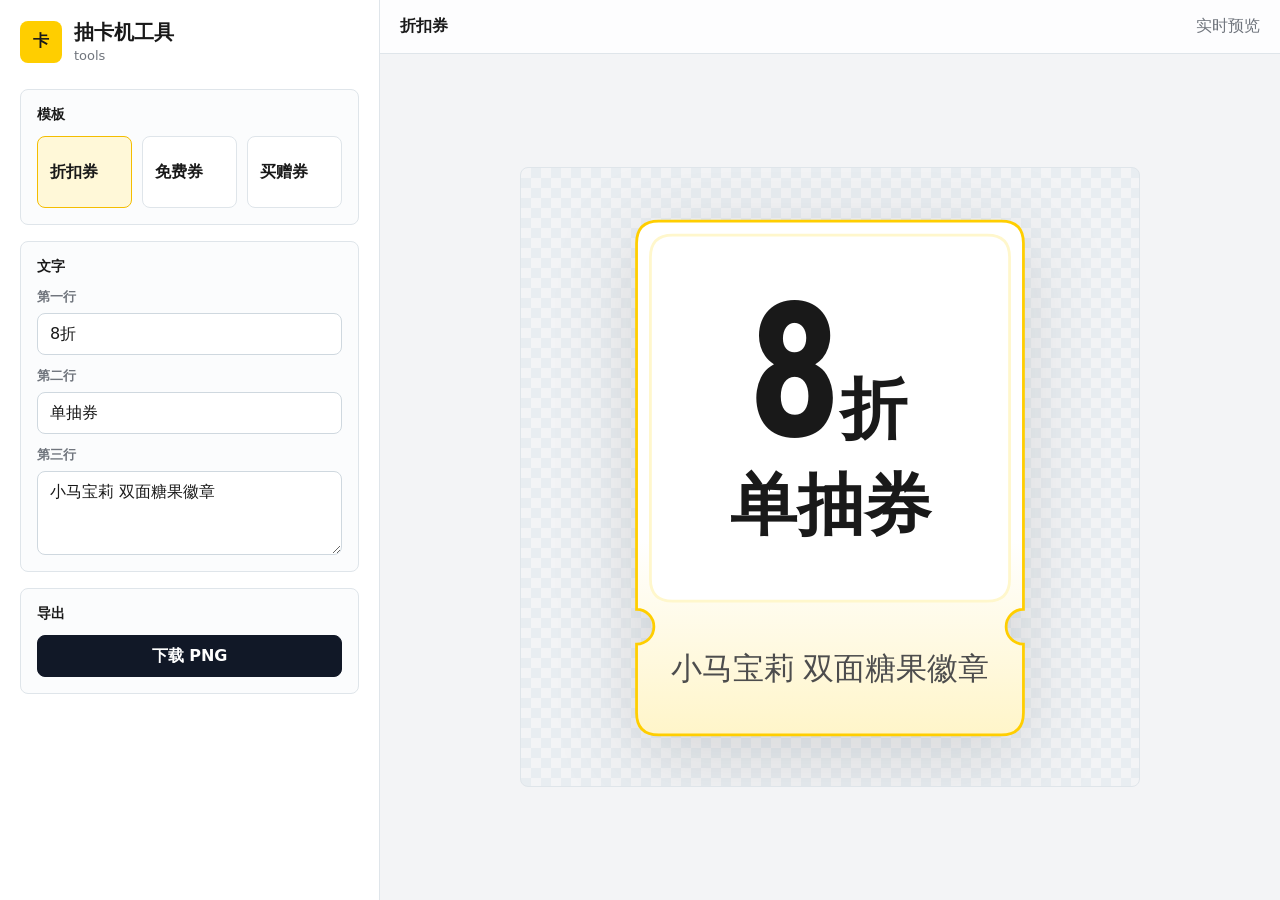
==== coupon.html @ 8bfe5648 "Add files via upload" ====
<!doctype html>
<html lang="zh-CN">
  <head>
    <meta charset="UTF-8" />
    <meta name="viewport" content="width=device-width, initial-scale=1.0" />
    <title>优惠券模板编辑器</title>
    <link rel="stylesheet" href="./coupon.css" />
  </head>
  <body>
    <main class="coupon-app">
      <aside class="coupon-sidebar">
        <div class="coupon-brand">
          <span class="coupon-mark">卡</span>
          <div>
            <h1>抽卡机工具</h1>
            <p>tools</p>
          </div>
        </div>

        <section class="coupon-panel">
          <h2>模板</h2>
          <div class="template-grid" role="radiogroup" aria-label="选择优惠券模板">
            <button class="template-card active" type="button" data-template="cash">
              <span>折扣券</span>
            </button>
            <button class="template-card" type="button" data-template="free">
              <span>免费券</span>
            </button>
            <button class="template-card" type="button" data-template="box">
              <span>买赠券</span>
            </button>
          </div>
        </section>

        <section class="coupon-panel">
          <h2>文字</h2>
          <label class="field">
            <span>第一行</span>
            <input id="line1" type="text" />
          </label>
          <label class="field">
            <span>第二行</span>
            <input id="line2" type="text" />
          </label>
          <label class="field">
            <span>第三行</span>
            <textarea id="line3" rows="3"></textarea>
          </label>
        </section>

        <section class="coupon-panel">
          <h2>导出</h2>
          <div class="action-row">
            <button id="downloadPng" type="button">下载 PNG</button>
          </div>
        </section>
      </aside>

      <section class="coupon-workspace">
        <div class="coupon-toolbar">
          <strong id="templateTitle">折扣券</strong>
          <span>实时预览</span>
        </div>
        <div class="coupon-stage">
          <div id="couponPreview" class="coupon-preview" aria-label="优惠券预览"></div>
        </div>
      </section>
    </main>

    <script src="./coupon-fonts.js"></script>
    <script src="./coupon.js"></script>
  </body>
</html>
---- coupon.css ----
:root {
  color-scheme: light;
  --bg: #f3f4f6;
  --panel: #ffffff;
  --ink: #191919;
  --muted: #70757d;
  --line: #dfe5ea;
  --yellow: #ffce00;
  --yellow-dark: #f4bd00;
  --accent: #111827;
}

@font-face {
  font-family: "MotoyaCedarW6";
  src: url("./assets/fonts/MotoyaCedarStd-W6.otf") format("opentype");
  font-display: swap;
}

@font-face {
  font-family: "HYFengShangHei85J";
  src: url("./assets/fonts/HYFengShangHei_85J.ttf") format("truetype");
  font-display: swap;
}

* {
  box-sizing: border-box;
}

body {
  margin: 0;
  min-height: 100vh;
  font-family:
    Inter, ui-sans-serif, system-ui, -apple-system, BlinkMacSystemFont, "Segoe UI",
    "PingFang SC", "Microsoft YaHei", sans-serif;
  color: var(--ink);
  background: var(--bg);
}

button,
input,
textarea {
  font: inherit;
}

.coupon-app {
  display: grid;
  grid-template-columns: minmax(300px, 380px) 1fr;
  min-height: 100vh;
}

.coupon-sidebar {
  display: flex;
  flex-direction: column;
  gap: 16px;
  padding: 20px;
  background: var(--panel);
  border-right: 1px solid var(--line);
}

.coupon-brand {
  display: flex;
  gap: 12px;
  align-items: center;
  padding-bottom: 10px;
}

.coupon-mark {
  display: grid;
  width: 42px;
  height: 42px;
  place-items: center;
  border-radius: 8px;
  color: #191919;
  background: var(--yellow);
  font-weight: 800;
}

h1,
h2,
p {
  margin: 0;
}

h1 {
  font-size: 20px;
  line-height: 1.2;
}

h2 {
  margin-bottom: 12px;
  font-size: 14px;
}

.coupon-brand p,
.coupon-toolbar span,
.template-card small,
.field span {
  color: var(--muted);
}

.coupon-brand p {
  margin-top: 4px;
  font-size: 13px;
}

.coupon-panel {
  padding: 16px;
  border: 1px solid var(--line);
  border-radius: 8px;
  background: #fbfcfd;
}

.template-grid {
  display: grid;
  grid-template-columns: repeat(3, minmax(0, 1fr));
  gap: 10px;
}

.template-card {
  display: flex;
  min-height: 72px;
  flex-direction: column;
  align-items: flex-start;
  justify-content: center;
  gap: 4px;
  padding: 12px;
  border: 1px solid var(--line);
  border-radius: 8px;
  color: var(--ink);
  background: #fff;
  cursor: pointer;
  text-align: left;
}

.template-card span {
  overflow-wrap: anywhere;
  font-weight: 750;
}

.template-card small {
  overflow-wrap: anywhere;
  font-size: 12px;
}

.template-card.active {
  border-color: var(--yellow-dark);
  background: #fff8d8;
}

.field {
  display: grid;
  gap: 7px;
  margin-top: 12px;
}

.field:first-of-type {
  margin-top: 0;
}

.field span {
  font-size: 13px;
  font-weight: 650;
}

.field input,
.field textarea {
  width: 100%;
  border: 1px solid #cfd8df;
  border-radius: 8px;
  color: var(--ink);
  background: #fff;
  outline: none;
}

.field input {
  min-height: 42px;
  padding: 0 12px;
}

.field textarea {
  min-height: 84px;
  padding: 10px 12px;
  resize: vertical;
}

.field input:focus,
.field textarea:focus {
  border-color: var(--yellow-dark);
  box-shadow: 0 0 0 3px rgba(255, 206, 0, 0.18);
}

.action-row {
  display: grid;
  grid-template-columns: 1fr;
  gap: 10px;
}

.action-row button {
  min-height: 42px;
  border: 1px solid var(--accent);
  border-radius: 8px;
  color: #fff;
  background: var(--accent);
  cursor: pointer;
  font-weight: 750;
}

.action-row button:hover {
  background: #000;
}

.coupon-workspace {
  display: grid;
  grid-template-rows: auto 1fr;
  min-width: 0;
}

.coupon-toolbar {
  display: flex;
  align-items: center;
  justify-content: space-between;
  padding: 16px 20px;
  border-bottom: 1px solid var(--line);
  background: rgba(255, 255, 255, 0.86);
}

.coupon-stage {
  display: grid;
  min-height: 0;
  padding: 28px;
  place-items: center;
}

.coupon-preview {
  display: grid;
  width: min(82vw, 620px);
  aspect-ratio: 1;
  place-items: center;
  overflow: auto;
  border: 1px solid var(--line);
  border-radius: 8px;
  background:
    linear-gradient(45deg, #e8edf1 25%, transparent 25%),
    linear-gradient(-45deg, #e8edf1 25%, transparent 25%),
    linear-gradient(45deg, transparent 75%, #e8edf1 75%),
    linear-gradient(-45deg, transparent 75%, #e8edf1 75%);
  background-position:
    0 0,
    0 10px,
    10px -10px,
    -10px 0;
  background-size: 20px 20px;
}

.coupon-preview svg {
  display: block;
  width: min(100%, 520px);
  height: auto;
  filter: drop-shadow(0 18px 40px rgba(25, 25, 25, 0.14));
}

@media (max-width: 820px) {
  .coupon-app {
    grid-template-columns: 1fr;
  }

  .coupon-sidebar {
    border-right: 0;
    border-bottom: 1px solid var(--line);
  }

  .coupon-stage {
    padding: 14px;
  }

  .coupon-preview {
    width: 100%;
  }
}

@media (max-width: 420px) {
  .template-grid {
    grid-template-columns: 1fr;
  }
}
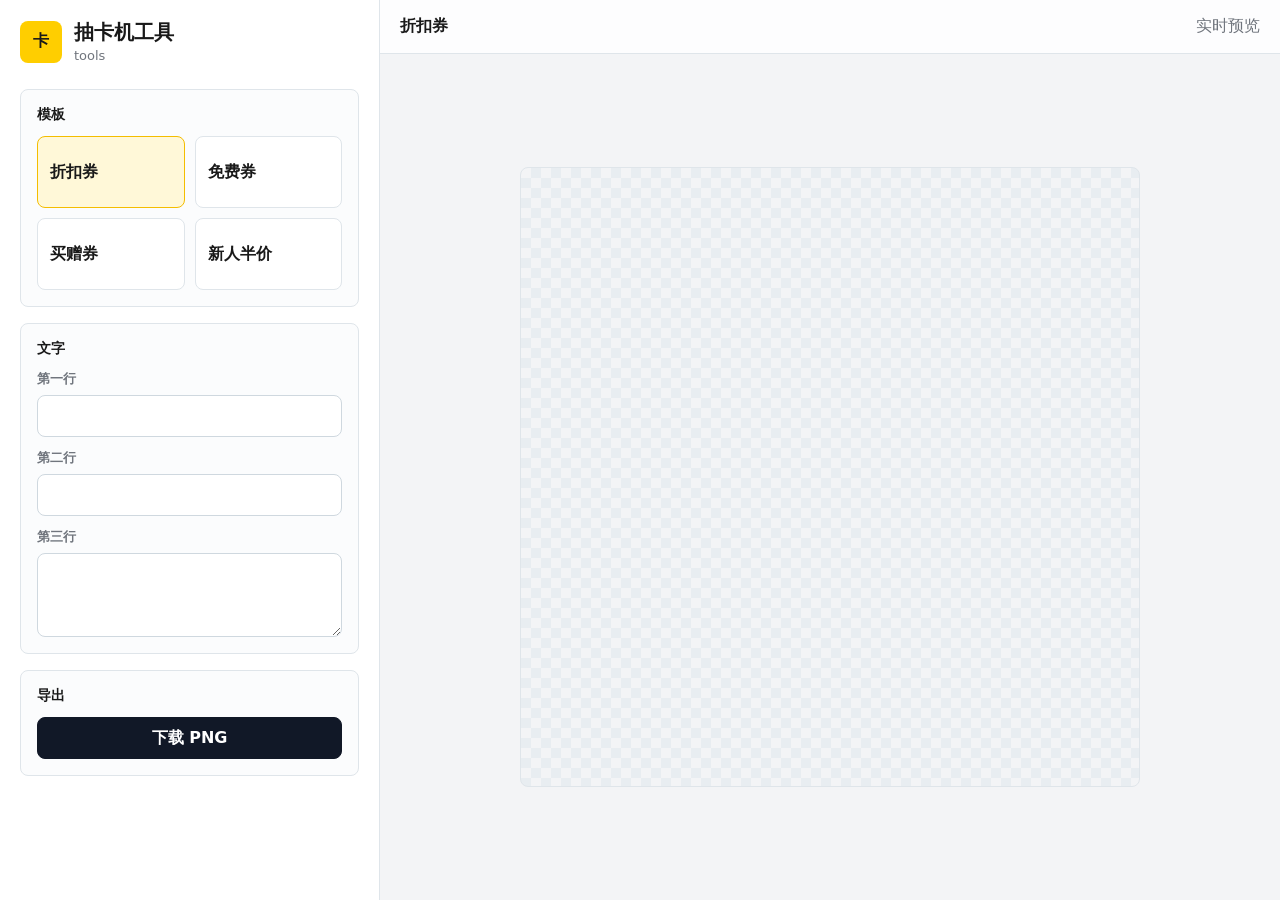
==== commit edafc134: "Add files via upload" ====
--- a/coupon.html
+++ b/coupon.html
@@ -28,6 +28,9 @@
             </button>
             <button class="template-card" type="button" data-template="box">
               <span>买赠券</span>
+            </button>
+            <button class="template-card" type="button" data-template="newcomer">
+              <span>新人半价</span>
             </button>
           </div>
         </section>
@@ -68,6 +71,7 @@
     </main>
 
     <script src="./coupon-fonts.js"></script>
+    <script src="./coupon-newcomer-data.js"></script>
     <script src="./coupon.js"></script>
   </body>
 </html>
--- a/coupon.css
+++ b/coupon.css
@@ -22,6 +22,18 @@
   font-display: swap;
 }
 
+@font-face {
+  font-family: "HYFengShangHei75J";
+  src: url("./assets/fonts/HYFengShangHei_75J.ttf") format("truetype");
+  font-display: swap;
+}
+
+@font-face {
+  font-family: "ZiHunGuanJunTi";
+  src: url("./assets/fonts/ZiHunGuanJunTi.ttf") format("truetype");
+  font-display: swap;
+}
+
 * {
   box-sizing: border-box;
 }
@@ -112,7 +124,7 @@
 
 .template-grid {
   display: grid;
-  grid-template-columns: repeat(3, minmax(0, 1fr));
+  grid-template-columns: repeat(2, minmax(0, 1fr));
   gap: 10px;
 }
 
@@ -147,6 +159,36 @@
   background: #fff8d8;
 }
 
+.file-drop.compact {
+  margin-top: 0;
+}
+
+.tag-picker {
+  display: grid;
+  grid-template-columns: repeat(3, minmax(0, 1fr));
+  gap: 8px;
+  margin-top: 14px;
+}
+
+.tag-picker[hidden] {
+  display: none;
+}
+
+.tag-option {
+  min-height: 38px;
+  border: 1px solid var(--line);
+  border-radius: 8px;
+  color: var(--ink);
+  background: #fff;
+  cursor: pointer;
+  font-weight: 750;
+}
+
+.tag-option.active {
+  border-color: var(--yellow-dark);
+  background: #ffce00;
+}
+
 .field {
   display: grid;
   gap: 7px;
@@ -209,6 +251,14 @@
   background: #000;
 }
 
+.action-row button:disabled,
+.action-row button:disabled:hover {
+  border-color: #ccd5dc;
+  color: #84919b;
+  background: #e8edf1;
+  cursor: not-allowed;
+}
+
 .coupon-workspace {
   display: grid;
   grid-template-rows: auto 1fr;
@@ -216,12 +266,25 @@
 }
 
 .coupon-toolbar {
-  display: flex;
+  display: grid;
+  grid-template-columns: 1fr auto;
   align-items: center;
-  justify-content: space-between;
+  gap: 14px 16px;
   padding: 16px 20px;
   border-bottom: 1px solid var(--line);
   background: rgba(255, 255, 255, 0.86);
+}
+
+.coupon-toolbar > span {
+  grid-column: 2;
+  grid-row: 1;
+}
+
+.toolbar-tag-picker {
+  grid-column: 1 / -1;
+  grid-row: 2;
+  width: min(470px, 52vw);
+  margin: 0;
 }
 
 .coupon-stage {
@@ -259,6 +322,11 @@
   filter: drop-shadow(0 18px 40px rgba(25, 25, 25, 0.14));
 }
 
+.coupon-preview svg[aria-label="新人半价优惠券预览"] {
+  background: transparent;
+  filter: none;
+}
+
 @media (max-width: 820px) {
   .coupon-app {
     grid-template-columns: 1fr;
@@ -273,6 +341,10 @@
     padding: 14px;
   }
 
+  .toolbar-tag-picker {
+    width: 100%;
+  }
+
   .coupon-preview {
     width: 100%;
   }
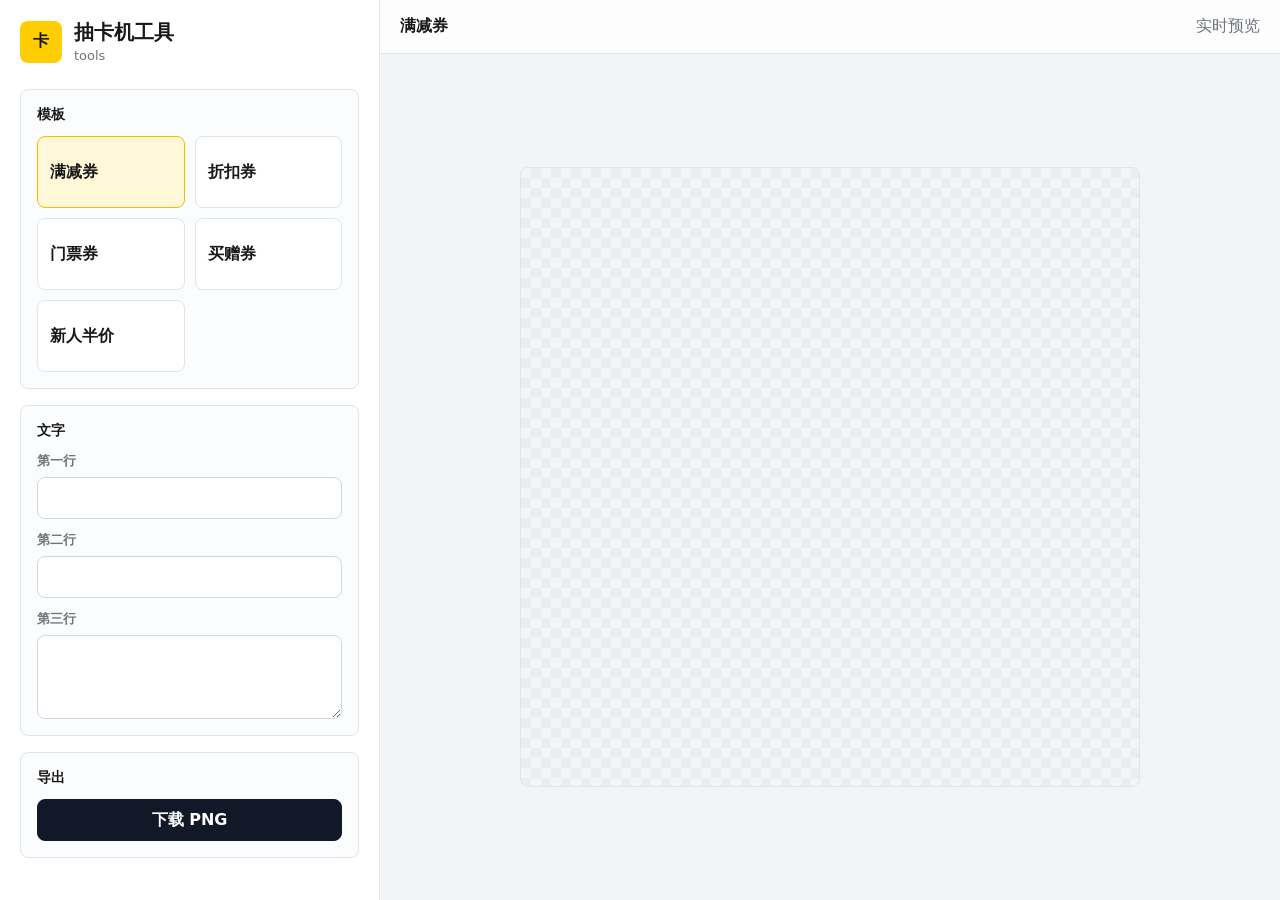
==== commit 82a9705a: "Add files via upload" ====
--- a/coupon.html
+++ b/coupon.html
@@ -21,10 +21,13 @@
           <h2>模板</h2>
           <div class="template-grid" role="radiogroup" aria-label="选择优惠券模板">
             <button class="template-card active" type="button" data-template="cash">
+              <span>满减券</span>
+            </button>
+            <button class="template-card" type="button" data-template="discount">
               <span>折扣券</span>
             </button>
-            <button class="template-card" type="button" data-template="free">
-              <span>免费券</span>
+            <button class="template-card" type="button" data-template="ticket">
+              <span>门票券</span>
             </button>
             <button class="template-card" type="button" data-template="box">
               <span>买赠券</span>
@@ -61,7 +64,7 @@
 
       <section class="coupon-workspace">
         <div class="coupon-toolbar">
-          <strong id="templateTitle">折扣券</strong>
+          <strong id="templateTitle">满减券</strong>
           <span>实时预览</span>
         </div>
         <div class="coupon-stage">
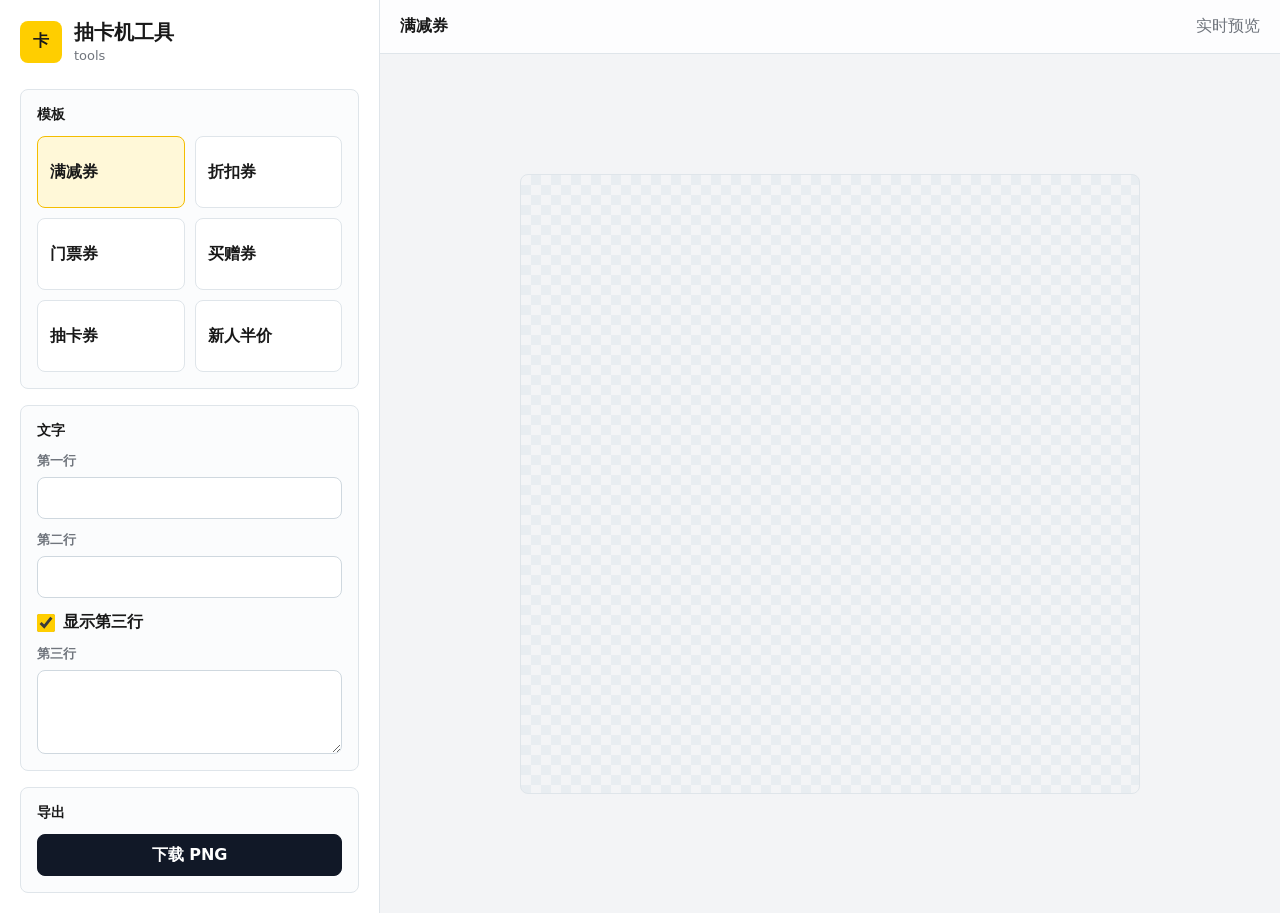
==== commit b99633dc: "Add files via upload" ====
--- a/coupon.html
+++ b/coupon.html
@@ -32,10 +32,34 @@
             <button class="template-card" type="button" data-template="box">
               <span>买赠券</span>
             </button>
+            <button class="template-card" type="button" data-template="draw">
+              <span>抽卡券</span>
+            </button>
             <button class="template-card" type="button" data-template="newcomer">
               <span>新人半价</span>
             </button>
           </div>
+        </section>
+
+        <section id="couponDrawPanel" class="coupon-panel" hidden>
+          <h2>面值</h2>
+          <div class="draw-amount-picker" role="radiogroup" aria-label="选择抽卡券面值">
+            <button class="tag-option active" type="button" data-draw-amount="none">无金额</button>
+            <button class="tag-option" type="button" data-draw-amount="20">20</button>
+            <button class="tag-option" type="button" data-draw-amount="10">10</button>
+            <button class="tag-option" type="button" data-draw-amount="5">5</button>
+            <button class="tag-option" type="button" data-draw-amount="2">2</button>
+            <button class="tag-option" type="button" data-draw-amount="1">1</button>
+            <button class="tag-option" type="button" data-draw-amount="custom">自定义</button>
+          </div>
+          <label id="drawCustomAmountField" class="field" hidden>
+            <span>自定义金额</span>
+            <input id="drawCustomAmount" type="text" value="30" inputmode="decimal" />
+          </label>
+          <label class="coupon-third-toggle">
+            <input id="drawRestricted" type="checkbox" />
+            <span>限非新品</span>
+          </label>
         </section>
 
         <section class="coupon-panel">
@@ -48,7 +72,11 @@
             <span>第二行</span>
             <input id="line2" type="text" />
           </label>
-          <label class="field">
+          <label id="thirdLineToggleRow" class="coupon-third-toggle">
+            <input id="showThirdLine" type="checkbox" checked />
+            <span>显示第三行</span>
+          </label>
+          <label id="thirdLineField" class="field">
             <span>第三行</span>
             <textarea id="line3" rows="3"></textarea>
           </label>
@@ -75,6 +103,9 @@
 
     <script src="./coupon-fonts.js"></script>
     <script src="./coupon-newcomer-data.js"></script>
+    <script src="./coupon-frame-data.js"></script>
+    <script src="./draw-coupon-data.js"></script>
+    <script src="./coupon-product-tag-data.js"></script>
     <script src="./coupon.js"></script>
   </body>
 </html>
--- a/coupon.css
+++ b/coupon.css
@@ -189,10 +189,46 @@
   background: #ffce00;
 }
 
+.draw-amount-picker {
+  display: grid;
+  grid-template-columns: repeat(4, minmax(0, 1fr));
+  gap: 8px;
+  margin-top: 12px;
+}
+
+.draw-amount-picker .tag-option {
+  padding: 0 5px;
+  font-size: 14px;
+  white-space: nowrap;
+}
+
 .field {
   display: grid;
   gap: 7px;
   margin-top: 12px;
+}
+
+.field[hidden] {
+  display: none;
+}
+
+.coupon-third-toggle {
+  display: flex;
+  align-items: center;
+  gap: 8px;
+  margin-top: 14px;
+  font-weight: 700;
+}
+
+.coupon-third-toggle input {
+  width: 18px;
+  height: 18px;
+  margin: 0;
+  accent-color: #ffce00;
+}
+
+.coupon-third-toggle[hidden] {
+  display: none;
 }
 
 .field:first-of-type {
@@ -283,6 +319,7 @@
 .toolbar-tag-picker {
   grid-column: 1 / -1;
   grid-row: 2;
+  grid-template-columns: repeat(4, minmax(0, 1fr));
   width: min(470px, 52vw);
   margin: 0;
 }
